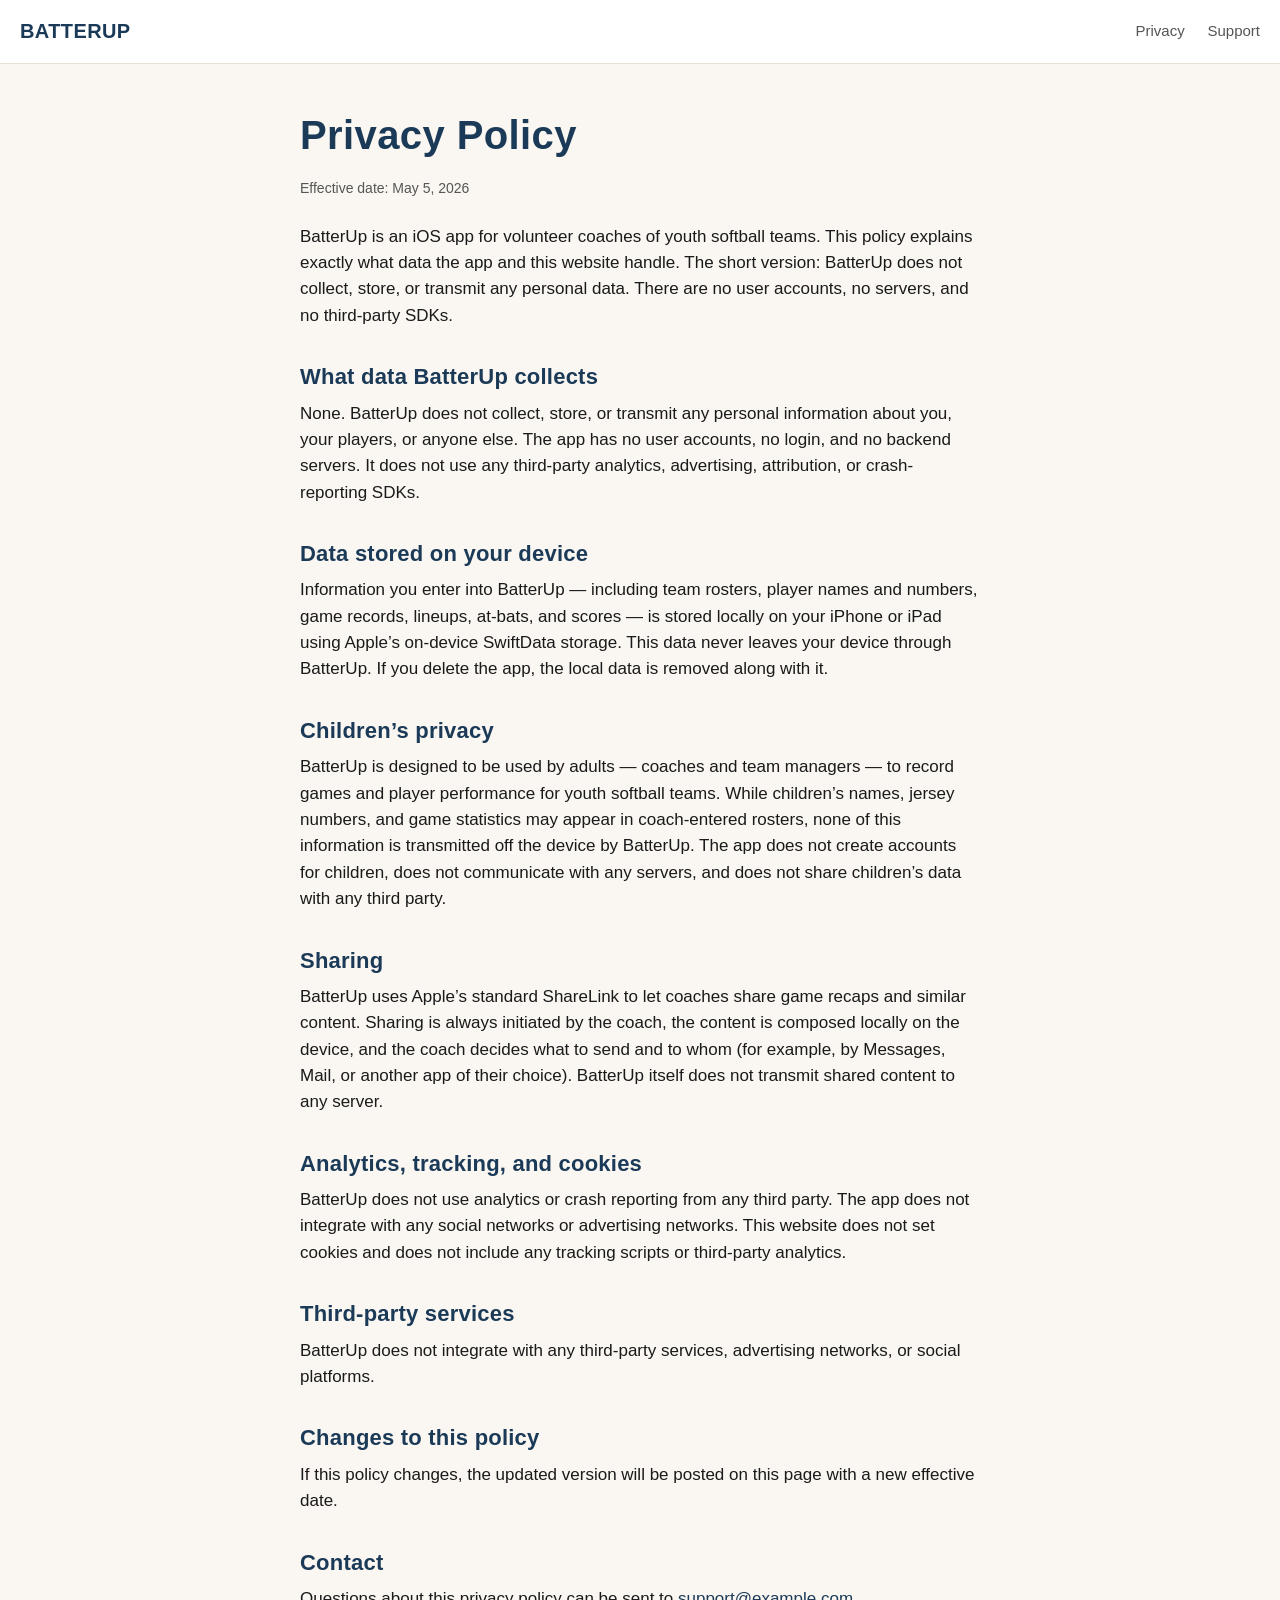
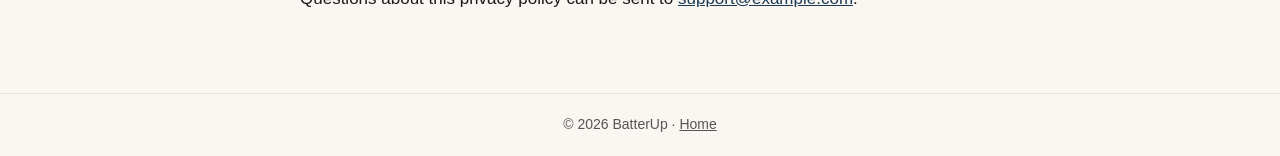
==== privacy.html @ 72a473d6 "Initial site: landing, privacy policy, and support pages Static site for hosting BatterUp's privacy " ====
<!DOCTYPE html>
<html lang="en">
<head>
<meta charset="utf-8">
<meta name="viewport" content="width=device-width, initial-scale=1">
<title>Privacy Policy &mdash; BatterUp</title>
<meta name="description" content="BatterUp privacy policy. The app collects no data. Everything stays on your device.">
<link rel="stylesheet" href="style.css">
</head>
<body>
<header class="site">
  <a class="brand" href="index.html">BatterUp</a>
  <nav>
    <a href="privacy.html">Privacy</a>
    <a href="support.html">Support</a>
  </nav>
</header>

<main class="wrap">
  <h1>Privacy Policy</h1>
  <p class="meta">Effective date: May 5, 2026</p>

  <p>
    BatterUp is an iOS app for volunteer coaches of youth softball teams. This
    policy explains exactly what data the app and this website handle. The short
    version: BatterUp does not collect, store, or transmit any personal data.
    There are no user accounts, no servers, and no third-party SDKs.
  </p>

  <h2>What data BatterUp collects</h2>
  <p>
    None. BatterUp does not collect, store, or transmit any personal information
    about you, your players, or anyone else. The app has no user accounts, no
    login, and no backend servers. It does not use any third-party analytics,
    advertising, attribution, or crash-reporting SDKs.
  </p>

  <h2>Data stored on your device</h2>
  <p>
    Information you enter into BatterUp &mdash; including team rosters, player
    names and numbers, game records, lineups, at-bats, and scores &mdash; is
    stored locally on your iPhone or iPad using Apple&rsquo;s on-device
    SwiftData storage. This data never leaves your device through BatterUp.
    If you delete the app, the local data is removed along with it.
  </p>

  <h2>Children&rsquo;s privacy</h2>
  <p>
    BatterUp is designed to be used by adults &mdash; coaches and team
    managers &mdash; to record games and player performance for youth softball
    teams. While children&rsquo;s names, jersey numbers, and game statistics
    may appear in coach-entered rosters, none of this information is
    transmitted off the device by BatterUp. The app does not create accounts
    for children, does not communicate with any servers, and does not share
    children&rsquo;s data with any third party.
  </p>

  <h2>Sharing</h2>
  <p>
    BatterUp uses Apple&rsquo;s standard ShareLink to let coaches share game
    recaps and similar content. Sharing is always initiated by the coach, the
    content is composed locally on the device, and the coach decides what to
    send and to whom (for example, by Messages, Mail, or another app of their
    choice). BatterUp itself does not transmit shared content to any server.
  </p>

  <h2>Analytics, tracking, and cookies</h2>
  <p>
    BatterUp does not use analytics or crash reporting from any third party.
    The app does not integrate with any social networks or advertising
    networks. This website does not set cookies and does not include any
    tracking scripts or third-party analytics.
  </p>

  <h2>Third-party services</h2>
  <p>
    BatterUp does not integrate with any third-party services, advertising
    networks, or social platforms.
  </p>

  <h2>Changes to this policy</h2>
  <p>
    If this policy changes, the updated version will be posted on this page
    with a new effective date.
  </p>

  <h2>Contact</h2>
  <p>
    Questions about this privacy policy can be sent to
    <a href="mailto:support@example.com">support@example.com</a>.
  </p>
</main>

<footer class="site">
  &copy; 2026 BatterUp &middot; <a href="index.html">Home</a>
</footer>
</body>
</html>
---- style.css ----
:root {
  --bg: #faf7f2;
  --surface: #ffffff;
  --text: #1a1a1a;
  --muted: #555555;
  --border: #e8e2d6;
  --accent: #1b3a57;
  --accent-hover: #2a517a;
}

* {
  box-sizing: border-box;
}

html {
  -webkit-text-size-adjust: 100%;
}

body {
  margin: 0;
  background: var(--bg);
  color: var(--text);
  font-family: -apple-system, BlinkMacSystemFont, "Segoe UI", Roboto, Helvetica, Arial, sans-serif;
  font-size: 17px;
  line-height: 1.55;
  -webkit-font-smoothing: antialiased;
}

.wrap {
  max-width: 720px;
  margin: 0 auto;
  padding: 24px 20px 48px;
}

header.site {
  display: flex;
  align-items: center;
  justify-content: space-between;
  padding: 16px 20px;
  border-bottom: 1px solid var(--border);
  background: var(--surface);
}

header.site .brand {
  font-family: "Helvetica Neue", "Arial Black", Impact, sans-serif;
  font-weight: 800;
  letter-spacing: 0.02em;
  text-transform: uppercase;
  color: var(--accent);
  font-size: 20px;
  text-decoration: none;
}

header.site nav a {
  color: var(--muted);
  text-decoration: none;
  margin-left: 18px;
  font-size: 15px;
}

header.site nav a:hover {
  color: var(--accent);
}

h1, h2, h3 {
  font-family: "Helvetica Neue", "Arial Black", Impact, sans-serif;
  font-weight: 800;
  letter-spacing: 0.01em;
  color: var(--accent);
  line-height: 1.15;
  margin: 1.6em 0 0.5em;
}

h1 {
  font-size: 34px;
  margin-top: 0.4em;
}

h2 {
  font-size: 22px;
}

h3 {
  font-size: 18px;
  color: var(--text);
}

p {
  margin: 0 0 1em;
  color: var(--text);
}

a {
  color: var(--accent);
}

a:hover {
  color: var(--accent-hover);
}

ul {
  padding-left: 1.2em;
}

li {
  margin-bottom: 0.4em;
}

.hero {
  text-align: center;
  padding: 32px 0 8px;
}

.diamond {
  width: 72px;
  height: 72px;
  background: var(--accent);
  transform: rotate(45deg);
  margin: 0 auto 28px;
  border-radius: 6px;
  position: relative;
}

.diamond::after {
  content: "";
  position: absolute;
  inset: 8px;
  border: 2px solid var(--bg);
  border-radius: 4px;
}

.lede {
  font-size: 19px;
  color: var(--muted);
  max-width: 560px;
  margin: 0 auto 28px;
}

.cards {
  display: grid;
  grid-template-columns: 1fr;
  gap: 14px;
  margin-top: 24px;
}

.card {
  display: block;
  padding: 18px 20px;
  background: var(--surface);
  border: 1px solid var(--border);
  border-radius: 10px;
  text-decoration: none;
  color: var(--text);
}

.card:hover {
  border-color: var(--accent);
}

.card .label {
  font-family: "Helvetica Neue", "Arial Black", Impact, sans-serif;
  text-transform: uppercase;
  letter-spacing: 0.04em;
  color: var(--accent);
  font-size: 14px;
  margin-bottom: 4px;
}

.card .desc {
  color: var(--muted);
  font-size: 15px;
}

.meta {
  color: var(--muted);
  font-size: 14px;
  margin-bottom: 24px;
}

.faq dt {
  font-weight: 700;
  margin-top: 18px;
  color: var(--text);
}

.faq dd {
  margin: 6px 0 0;
  color: var(--muted);
}

footer.site {
  border-top: 1px solid var(--border);
  padding: 20px;
  text-align: center;
  font-size: 14px;
  color: var(--muted);
}

footer.site a {
  color: var(--muted);
}

@media (min-width: 600px) {
  h1 { font-size: 40px; }
  .cards { grid-template-columns: 1fr 1fr; }
  .wrap { padding: 32px 20px 64px; }
}
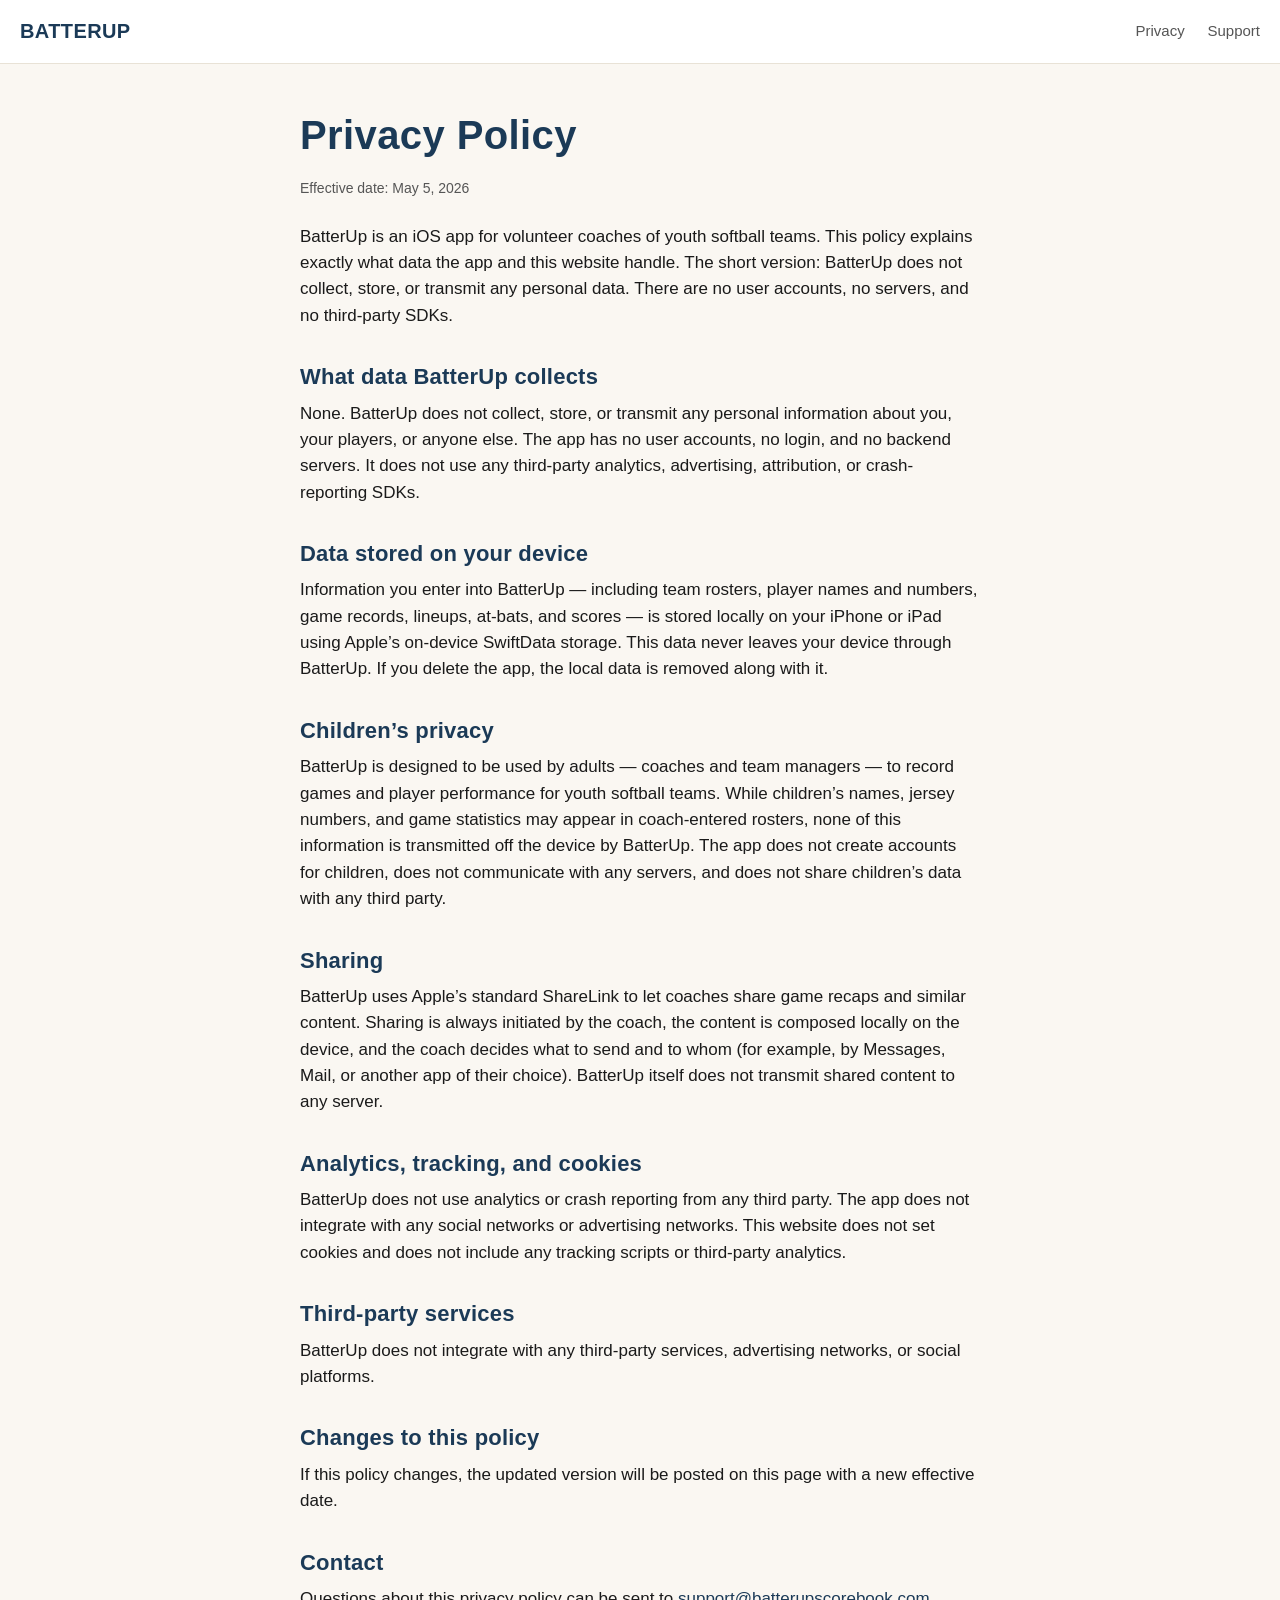
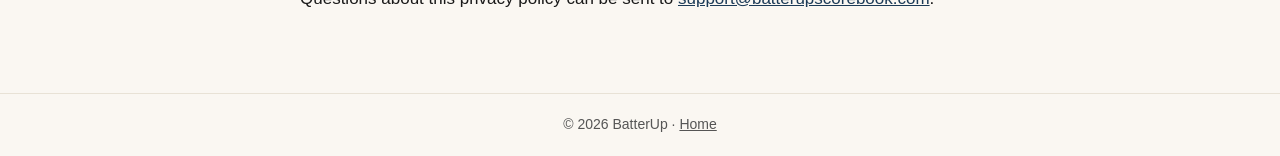
==== commit 1b289b26: "Use support@batterupscorebook.com in privacy and support pages" ====
--- a/privacy.html
+++ b/privacy.html
@@ -87,7 +87,7 @@
   <h2>Contact</h2>
   <p>
     Questions about this privacy policy can be sent to
-    <a href="mailto:support@example.com">support@example.com</a>.
+    <a href="mailto:support@batterupscorebook.com">support@batterupscorebook.com</a>.
   </p>
 </main>
 
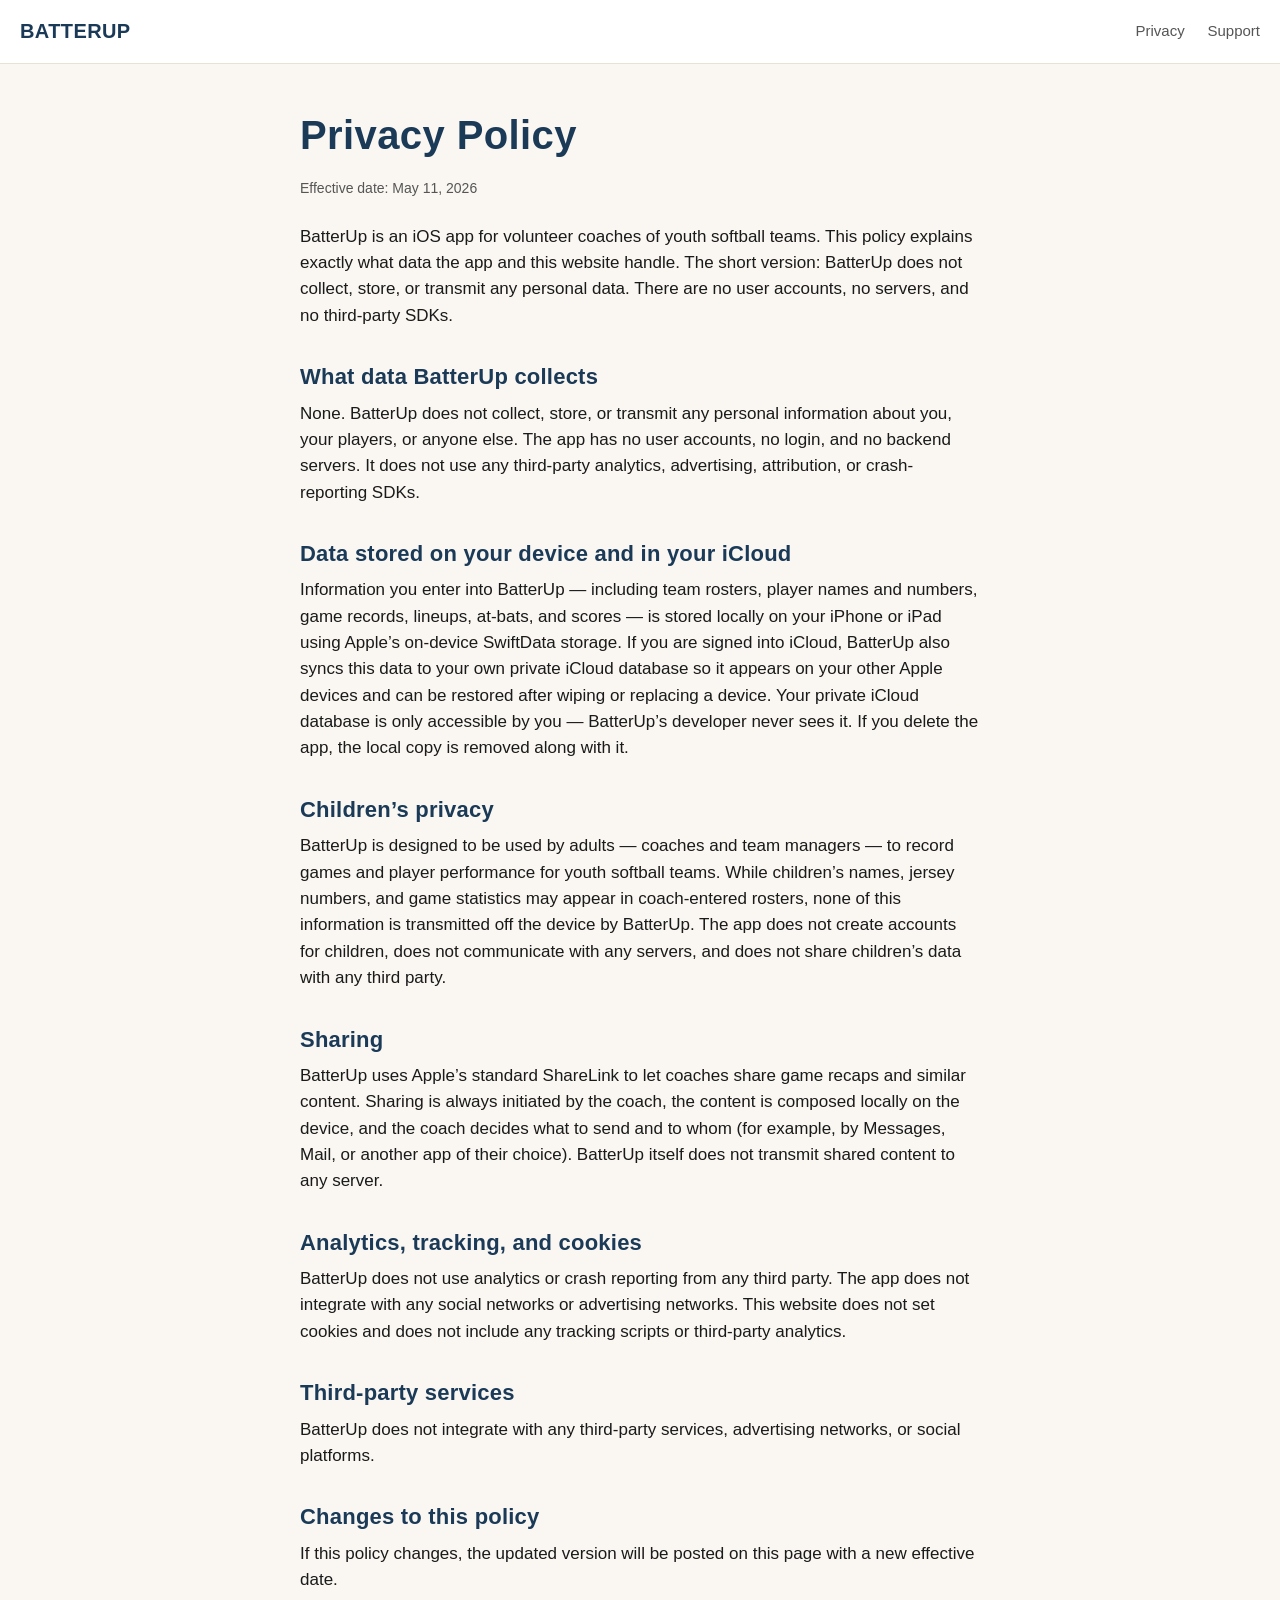
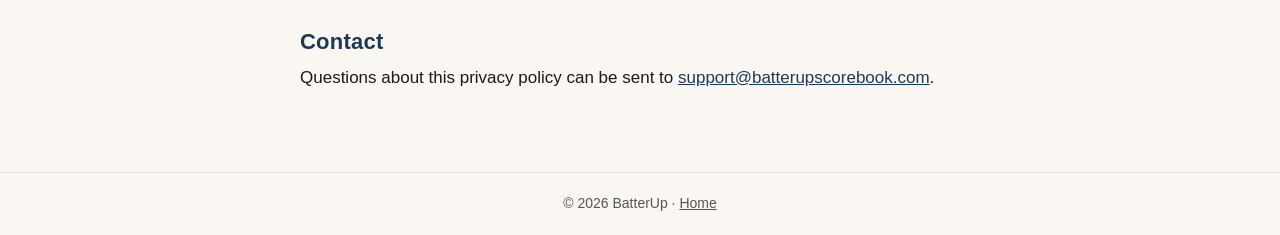
==== commit ba1288a4: "Disclose iCloud sync in privacy policy Update the "Data stored on your device" section to accurately" ====
--- a/privacy.html
+++ b/privacy.html
@@ -18,7 +18,7 @@
 
 <main class="wrap">
   <h1>Privacy Policy</h1>
-  <p class="meta">Effective date: May 5, 2026</p>
+  <p class="meta">Effective date: May 11, 2026</p>
 
   <p>
     BatterUp is an iOS app for volunteer coaches of youth softball teams. This
@@ -35,13 +35,17 @@
     advertising, attribution, or crash-reporting SDKs.
   </p>
 
-  <h2>Data stored on your device</h2>
+  <h2>Data stored on your device and in your iCloud</h2>
   <p>
     Information you enter into BatterUp &mdash; including team rosters, player
     names and numbers, game records, lineups, at-bats, and scores &mdash; is
     stored locally on your iPhone or iPad using Apple&rsquo;s on-device
-    SwiftData storage. This data never leaves your device through BatterUp.
-    If you delete the app, the local data is removed along with it.
+    SwiftData storage. If you are signed into iCloud, BatterUp also syncs
+    this data to your own private iCloud database so it appears on your
+    other Apple devices and can be restored after wiping or replacing a
+    device. Your private iCloud database is only accessible by you &mdash;
+    BatterUp&rsquo;s developer never sees it. If you delete the app, the
+    local copy is removed along with it.
   </p>
 
   <h2>Children&rsquo;s privacy</h2>
